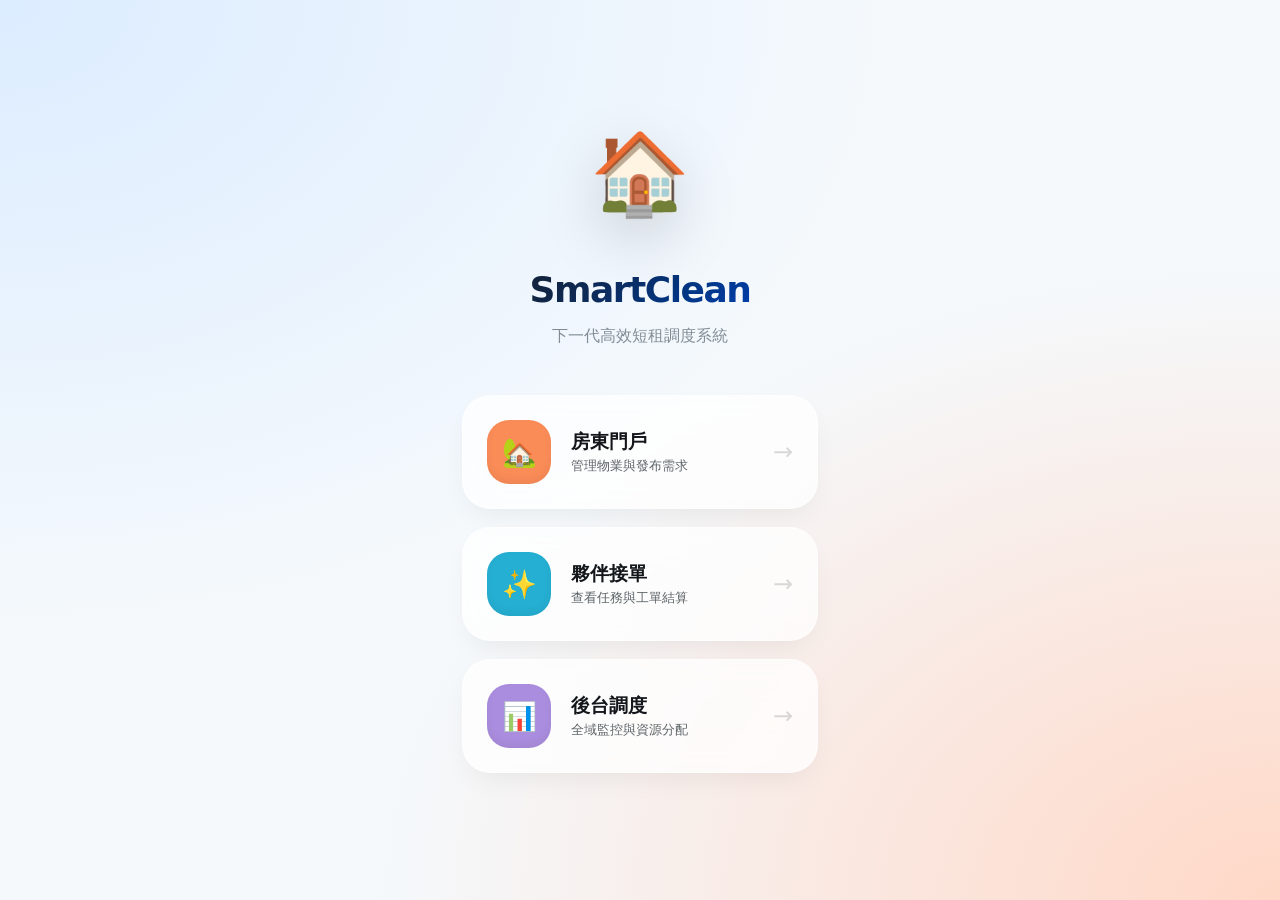
==== index.html @ 166f7ea7 "Add PWA and WebSocket features - PWA: manifest.json, service worker (offline support) - WebSocket: r" ====
<!DOCTYPE html>
<html lang="zh-TW">
<head>
    <meta charset="UTF-8">
    <meta name="viewport" content="width=device-width, initial-scale=1.0, maximum-scale=1.0, user-scalable=no, viewport-fit=cover">
    <title>🏠 SmartClean | 短租清潔調度系統</title>
    <style>
        /* * 2026 Flagship Design Language System
         * Core: OKLCH Color Space, Glassmorphism 2.0, Haptic-Simulated Transitions
         */
        
        @layer base {
            :root {
                /* OKLCH: 精準感知亮度、彩度與色相 */
                --bg-canvas: oklch(98% 0.005 240);
                --primary: oklch(60% 0.18 255);
                --primary-deep: oklch(45% 0.22 260);
                --accent-orange: oklch(75% 0.15 45);
                --accent-blue: oklch(70% 0.12 220);
                --accent-purple: oklch(70% 0.12 300);
                --midnight: oklch(20% 0.01 250);
                
                /* 玻璃擬態 2.0 參數 */
                --glass-bg: oklch(100% 0 0 / 75%);
                --glass-border: oklch(100% 0 0 / 40%);
                --glass-shadow: oklch(0% 0 0 / 8%);
                
                /* 物理圓角與間距 */
                --radius-xl: 38px;
                --radius-lg: 28px;
                --radius-md: 18px;
                --spring-easing: cubic-bezier(0.34, 1.56, 0.64, 1);
            }

            * { box-sizing: border-box; -webkit-tap-highlight-color: transparent; }
            
            body {
                margin: 0;
                font-family: 'Inter', system-ui, -apple-system, sans-serif;
                background: 
                    radial-gradient(at 0% 0%, oklch(94% 0.04 260), transparent 50%),
                    radial-gradient(at 100% 100%, oklch(92% 0.06 40), transparent 50%),
                    var(--bg-canvas);
                color: var(--midnight);
                display: flex; align-items: center; justify-content: center;
                min-height: 100vh;
                overflow: hidden;
            }
        }

        /* 登錄容器與動畫 */
        .login-container {
            width: 100%; max-width: 420px; padding: 32px;
            text-align: center;
            animation: containerEntrance 1.2s var(--spring-easing);
        }

        @keyframes containerEntrance {
            from { opacity: 0; transform: scale(0.9) translateY(40px); filter: blur(10px); }
            to { opacity: 1; transform: scale(1) translateY(0); filter: blur(0); }
        }

        .brand-logo {
            font-size: 80px; margin-bottom: 24px;
            display: inline-block;
            filter: drop-shadow(0 20px 30px oklch(0% 0 0 / 15%));
            animation: floating 6s ease-in-out infinite;
        }

        @keyframes floating {
            0%, 100% { transform: translateY(0); }
            50% { transform: translateY(-10px); }
        }

        .brand-title { 
            font-size: 36px; font-weight: 900; letter-spacing: -1.5px; margin-bottom: 12px;
            background: linear-gradient(135deg, var(--midnight), var(--primary-deep));
            -webkit-background-clip: text; -webkit-text-fill-color: transparent;
        }

        .brand-subtitle { 
            color: oklch(55% 0.02 240); font-size: 16px; margin-bottom: 48px; 
            font-weight: 500; opacity: 0.8;
        }

        /* Bento 門戶按鈕：玻璃擬態與物理反饋 */
        .portals { display: grid; gap: 18px; }

        .portal-btn {
            background: var(--glass-bg);
            backdrop-filter: blur(16px);
            -webkit-backdrop-filter: blur(16px);
            border-radius: var(--radius-lg);
            padding: 24px;
            display: flex; align-items: center;
            border: 1.5px solid var(--glass-border);
            box-shadow: 0 12px 30px -10px var(--glass-shadow);
            transition: all 0.5s var(--spring-easing);
            cursor: pointer; position: relative; overflow: hidden;
        }

        .portal-btn::before {
            content: ''; position: absolute; inset: 0;
            background: linear-gradient(120deg, transparent, oklch(100% 0 0 / 20%), transparent);
            transform: translateX(-100%); transition: 0.6s;
        }

        .portal-btn:hover {
            transform: translateY(-5px) scale(1.02);
            box-shadow: 0 20px 40px -12px var(--glass-shadow);
            border-color: oklch(100% 0 0 / 60%);
        }

        .portal-btn:hover::before { transform: translateX(100%); }

        .portal-btn:active { transform: scale(0.96); transition: 0.1s; }

        .portal-btn .icon {
            width: 64px; height: 64px; border-radius: 22px; font-size: 28px;
            display: flex; align-items: center; justify-content: center; margin-right: 20px;
            box-shadow: inset 0 -4px 8px oklch(0% 0 0 / 5%);
        }

        .portal-btn .label-group { flex: 1; text-align: left; }
        .portal-btn .label { font-weight: 800; font-size: 19px; display: block; color: var(--midnight); }
        .portal-btn .subtext { font-size: 13px; color: oklch(50% 0.01 240); font-weight: 500; }
        .portal-btn .arrow { font-size: 24px; color: oklch(0% 0 0 / 15%); transition: 0.3s; }
        .portal-btn:hover .arrow { transform: translateX(5px); color: var(--primary); }

        /* 全屏模態框：2026 沉浸式體驗 */
        .modal {
            position: fixed; inset: 0; 
            background: oklch(10% 0.01 240 / 30%);
            backdrop-filter: blur(25px) saturate(180%);
            -webkit-backdrop-filter: blur(25px) saturate(180%);
            display: none; align-items: center; justify-content: center; z-index: 1000;
            padding: 20px;
        }

        .modal.active { display: flex; animation: modalOverlayIn 0.4s ease; }

        .modal-content { 
            background: oklch(100% 0 0 / 85%);
            width: 100%; max-width: 380px; padding: 40px 32px; 
            border-radius: var(--radius-xl);
            box-shadow: 0 40px 100px oklch(0% 0 0 / 20%);
            border: 1px solid oklch(100% 0 0 / 50%);
            transform: scale(1);
        }

        @keyframes modalOverlayIn { from { opacity: 0; } to { opacity: 1; } }
        .modal.active .modal-content { animation: modalContentIn 0.5s var(--spring-easing); }
        @keyframes modalContentIn { from { transform: scale(0.8) translateY(30px); opacity: 0; } }

        /* 輸入控件優化 */
        .input-group { margin-bottom: 20px; text-align: left; }
        .input-label { font-size: 13px; font-weight: 700; color: var(--primary-deep); margin-bottom: 8px; display: block; padding-left: 12px; }
        
        .input-premium {
            width: 100%; padding: 18px 20px; border-radius: var(--radius-md);
            background: oklch(96% 0.01 240); border: 2px solid transparent;
            font-size: 16px; font-weight: 600; color: var(--midnight);
            transition: all 0.3s;
        }

        .input-premium:focus {
            outline: none; background: white; border-color: var(--primary);
            box-shadow: 0 10px 20px oklch(60% 0.18 255 / 10%);
        }

        /* 動作按鈕 */
        .btn-submit {
            width: 100%; padding: 20px; border-radius: var(--radius-md);
            background: var(--midnight); color: white; border: none;
            font-size: 17px; font-weight: 800; cursor: pointer;
            transition: all 0.3s; margin-top: 10px;
        }
        .btn-submit:active { transform: scale(0.97); background: oklch(10% 0.01 240); }

        /* 吐司提示：動態島風格 */
        .toast {
            position: fixed; top: 40px; left: 50%; transform: translateX(-50%) translateY(-100px);
            background: var(--midnight); color: white; padding: 14px 28px;
            border-radius: 40px; font-size: 14px; font-weight: 700;
            box-shadow: 0 20px 40px oklch(0% 0 0 / 20%);
            transition: 0.6s cubic-bezier(0.18, 0.89, 0.32, 1.28);
            z-index: 2000; opacity: 0;
        }
        .toast.show { opacity: 1; transform: translateX(-50%) translateY(0); }
    </style>
</head>
<body>

    <div class="login-container">
        <div class="brand-logo">🏠</div>
        <h1 class="brand-title">SmartClean</h1>
        <p class="brand-subtitle">下一代高效短租調度系統</p>
        
        <div class="portals">
            <div class="portal-btn" onclick="openLogin('host')">
                <span class="icon" style="background: var(--accent-orange); color: white;">🏡</span>
                <div class="label-group">
                    <span class="label">房東門戶</span>
                    <span class="subtext">管理物業與發布需求</span>
                </div>
                <span class="arrow">→</span>
            </div>

            <div class="portal-btn" onclick="openLogin('cleaner')">
                <span class="icon" style="background: var(--accent-blue); color: white;">✨</span>
                <div class="label-group">
                    <span class="label">夥伴接單</span>
                    <span class="subtext">查看任務與工單結算</span>
                </div>
                <span class="arrow">→</span>
            </div>

            <div class="portal-btn" onclick="openLogin('admin')">
                <span class="icon" style="background: var(--accent-purple); color: white;">📊</span>
                <div class="label-group">
                    <span class="label">後台調度</span>
                    <span class="subtext">全域監控與資源分配</span>
                </div>
                <span class="arrow">→</span>
            </div>
        </div>
    </div>

    <div class="modal" id="loginModal" onclick="if(event.target === this) closeModal()">
        <div class="modal-content">
            <h2 id="modalTitle" style="text-align:center; font-size:24px; font-weight:900; margin-bottom:32px; letter-spacing:-1px;">驗證身份</h2>
            <div id="modalFields"></div>
            <button class="btn-submit" onclick="handleLogin()">進入系統</button>
            <button onclick="closeModal()" style="width:100%; margin-top:20px; background:none; border:none; color:oklch(60% 0.02 240); font-weight:700; cursor:pointer;">返回</button>
        </div>
    </div>

    <div class="toast" id="toast"></div>

    <script>
        const API = 'https://biggish-londyn-unconvolute.ngrok-free.dev/api';
        let currentMode = '';

        // 模擬物理反饋
        function triggerHaptic(type = 'light') {
            if (!navigator.vibrate) return;
            if (type === 'light') navigator.vibrate(15);
            else if (type === 'error') navigator.vibrate([40, 30, 40]);
        }

        function showToast(msg, isError = false) {
            const t = document.getElementById('toast');
            t.textContent = msg;
            t.style.background = isError ? 'oklch(55% 0.2 25)' : 'var(--midnight)';
            t.classList.add('show');
            triggerHaptic(isError ? 'error' : 'light');
            setTimeout(() => t.classList.remove('show'), 3000);
        }

        function openLogin(mode) {
            currentMode = mode;
            triggerHaptic();
            const titles = { host: '房東登錄', cleaner: '清潔夥伴登錄', admin: '系統調度官' };
            document.getElementById('modalTitle').textContent = titles[mode];
            
            let fields = `
                <input-group>
                    <label class="input-label">驗證密鑰</label>
                    <input type="text" id="mainCode" class="input-premium" placeholder="請輸入 6 位代碼" spellcheck="false">
                </input-group>
                `;
            
            if (mode === 'admin') {
                fields = `
                    <input-group>
                        <label class="input-label">管理員帳號</label>
                        <input type="text" id="adminUser" class="input-premium" value="admin">
                    </input-group>
                    <input-group>
                        <label class="input-label">認證密碼</label>
                        <input type="password" id="adminPass" class="input-premium" value="admin123">
                    </input-group>
                    `;
            }
            
            document.getElementById('modalFields').innerHTML = fields;
            document.getElementById('loginModal').classList.add('active');
            
            // 測試環境預填
            if(mode === 'host') setTimeout(() => document.getElementById('mainCode').value = '547047', 100);
            if(mode === 'cleaner') setTimeout(() => document.getElementById('mainCode').value = '733025', 100);
        }

        function closeModal() { 
            document.getElementById('loginModal').classList.remove('active'); 
        }

        async function handleLogin() {
            const btn = document.querySelector('.btn-submit');
            btn.textContent = '驗證中...';
            btn.style.opacity = '0.7';

            try {
                if (currentMode === 'host') {
                    const code = document.getElementById('mainCode').value;
                    const res = await fetch(API + '/hosts/code/' + code);
                    const data = await res.json();
                    if (data.data) {
                        localStorage.setItem('host_id', data.data.id);
                        localStorage.setItem('host_phone', data.data.phone);
                        window.location.href = 'host.html';
                    } else {
                        alert('驗證碼錯誤');
                    }
                } 
                else if (currentMode === 'cleaner') {
                    const code = document.getElementById('mainCode').value;
                    const res = await fetch(API + '/cleaners');
                    const data = await res.json();
                    const cleaner = data.data.find(c => c.code == code);
                    if (cleaner) {
                        localStorage.setItem('cleaner_id', cleaner.id);
                        localStorage.setItem('cleaner_code', cleaner.code);
                        localStorage.setItem('cleaner_name', cleaner.name);
                        window.location.href = 'cleaner.html';
                    } else {
                        alert('驗證碼錯誤');
                    }
                }
                else if (currentMode === 'admin') {
                    const u = document.getElementById('adminUser').value;
                    const p = document.getElementById('adminPass').value;
                    if (u === 'admin' && p === 'admin123') {
                        localStorage.setItem('admin_user', u);
                        window.location.href = 'admin.html';
                    } else {
                        alert('帳號密碼錯誤');
                    }
                }
            } catch (err) {
                showToast(err.message, true);
                btn.textContent = '進入系統';
                btn.style.opacity = '1';
            }
        }
    </script>
</body>
</html>    <link rel="manifest" href="/manifest.json">
    <meta name="theme-color" content="#2E7D32">
    <meta name="apple-mobile-web-app-capable" content="yes">
    <meta name="apple-mobile-web-app-status-bar-style" content="default">
    <meta name="apple-mobile-web-app-title" content="SmartClean">
    <link rel="apple-touch-icon" href="/icon-192.png">
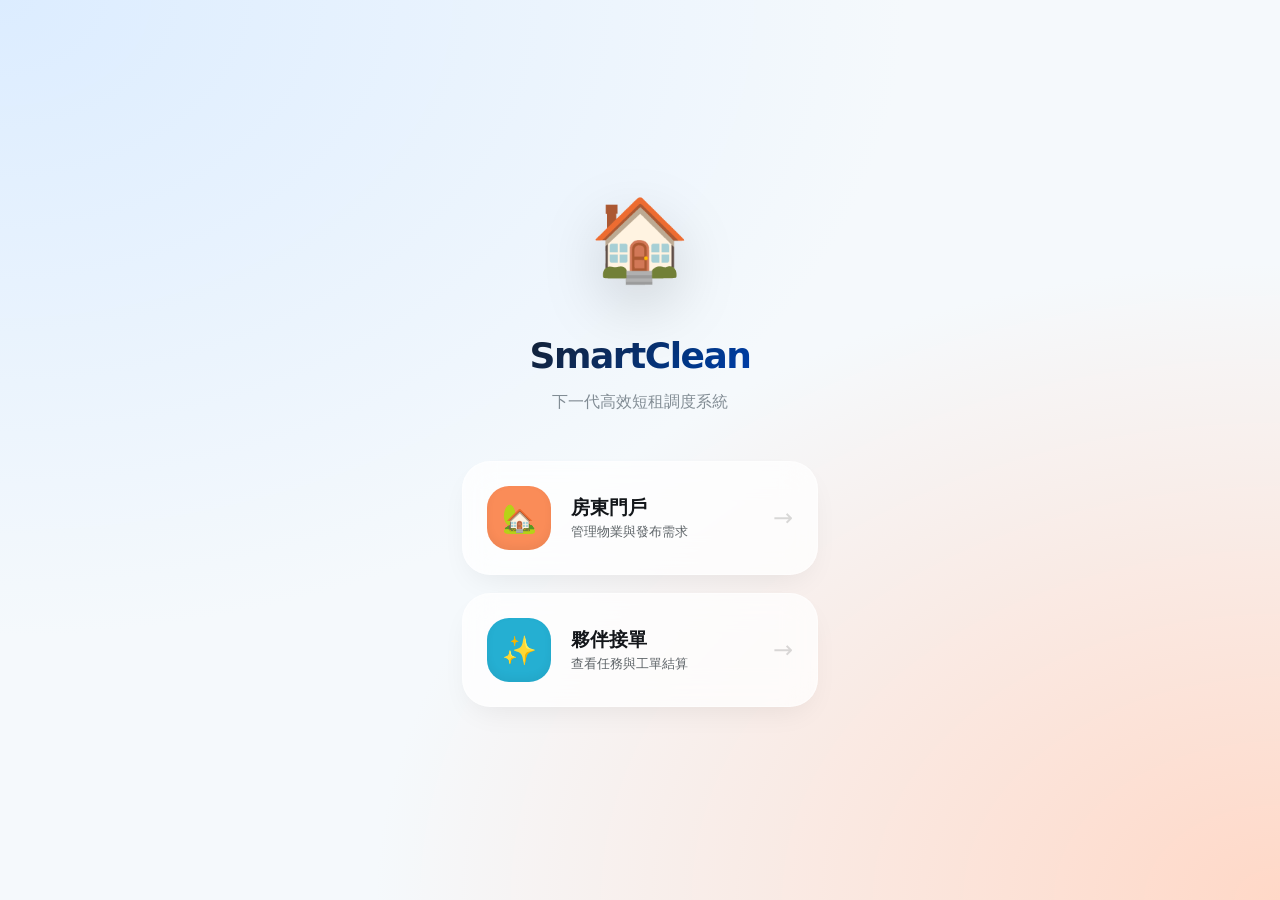
==== commit 63eb83a7: "feat: tab buttons, distance sort, clickable stats, hide admin, add host login by code" ====
--- a/index.html
+++ b/index.html
@@ -215,7 +215,7 @@
                 <span class="arrow">→</span>
             </div>
 
-            <div class="portal-btn" onclick="openLogin('admin')">
+            <div class="portal-btn" onclick="openLogin('admin')" style="display:none;">
                 <span class="icon" style="background: var(--accent-purple); color: white;">📊</span>
                 <div class="label-group">
                     <span class="label">後台調度</span>
@@ -238,7 +238,7 @@
     <div class="toast" id="toast"></div>
 
     <script>
-        const API = 'https://biggish-londyn-unconvolute.ngrok-free.dev/api';
+        const API = '/api';
         let currentMode = '';
 
         // 模擬物理反饋
@@ -310,7 +310,7 @@
                         localStorage.setItem('host_phone', data.data.phone);
                         window.location.href = 'host.html';
                     } else {
-                        alert('驗證碼錯誤');
+                        showToast('驗證碼錯誤');
                     }
                 } 
                 else if (currentMode === 'cleaner') {
@@ -324,7 +324,7 @@
                         localStorage.setItem('cleaner_name', cleaner.name);
                         window.location.href = 'cleaner.html';
                     } else {
-                        alert('驗證碼錯誤');
+                        showToast('驗證碼錯誤');
                     }
                 }
                 else if (currentMode === 'admin') {
@@ -334,7 +334,7 @@
                         localStorage.setItem('admin_user', u);
                         window.location.href = 'admin.html';
                     } else {
-                        alert('帳號密碼錯誤');
+                        showToast('帳號密碼錯誤');
                     }
                 }
             } catch (err) {
